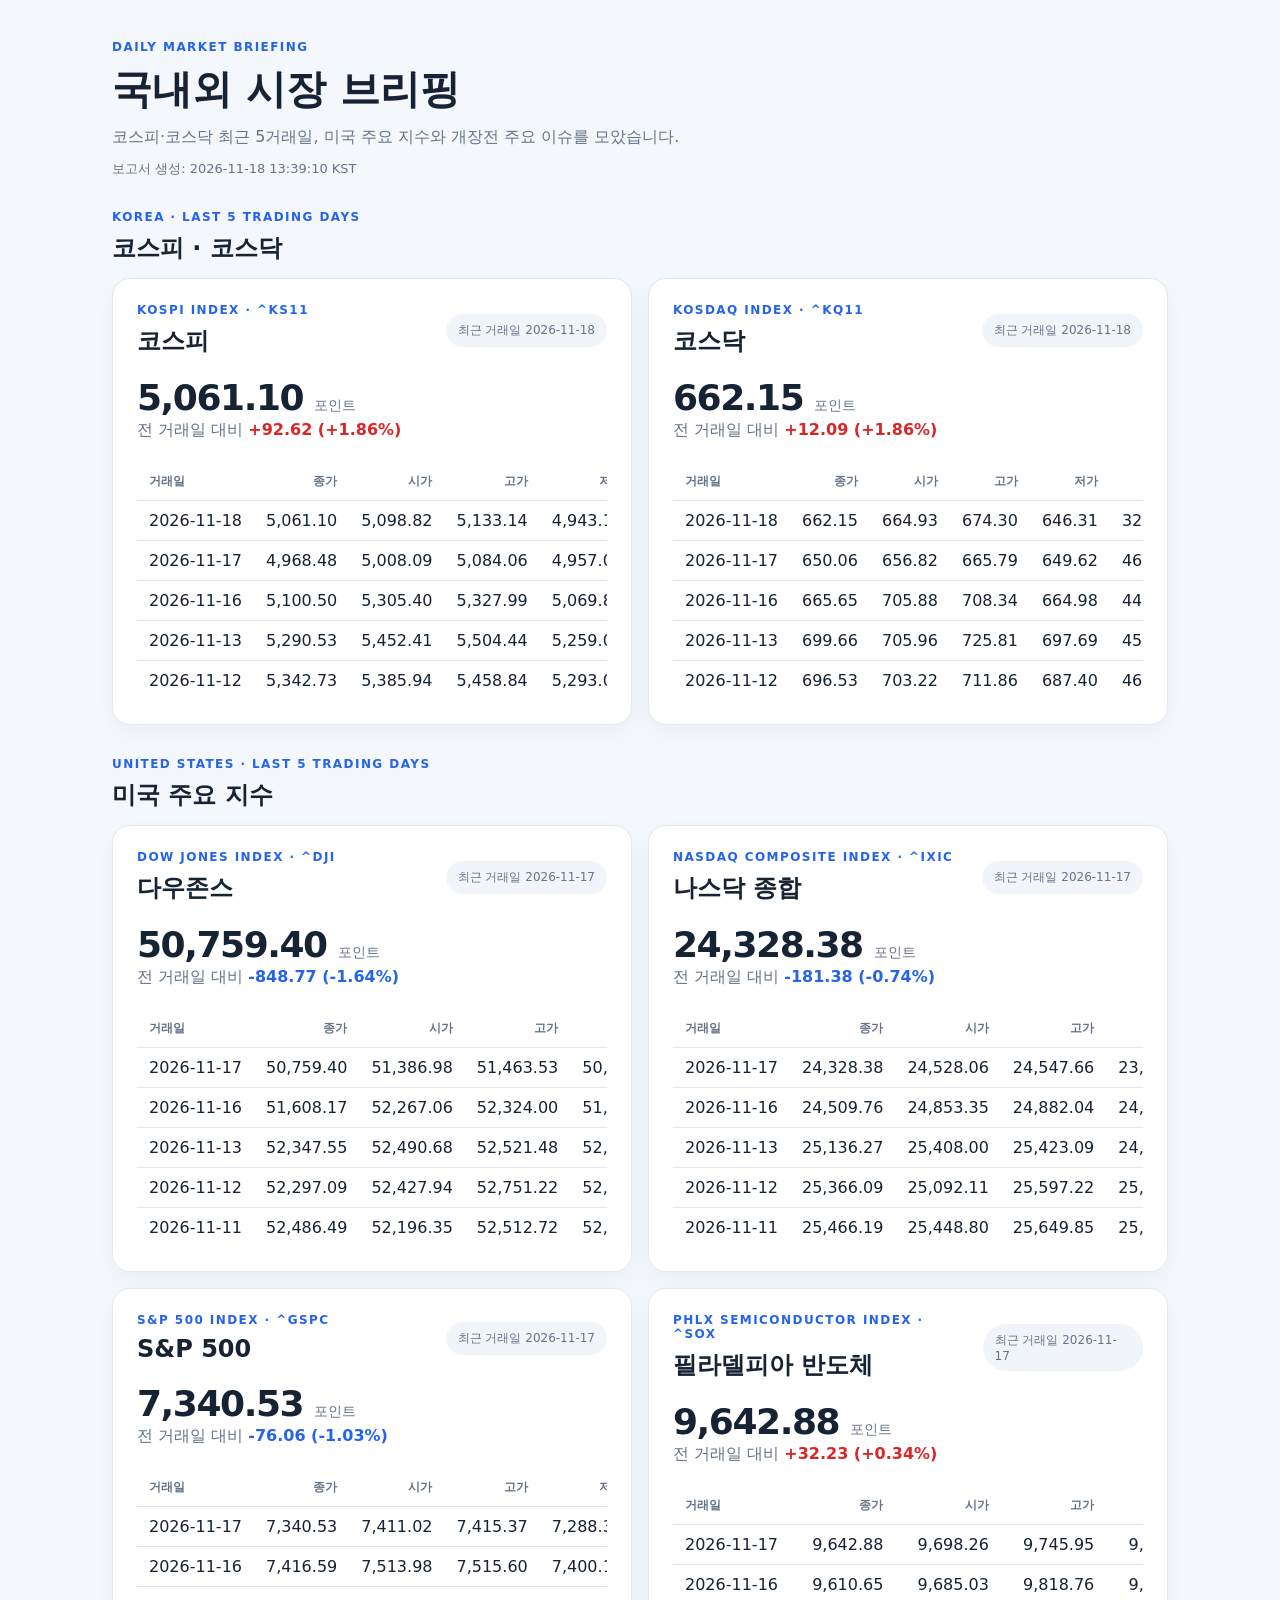
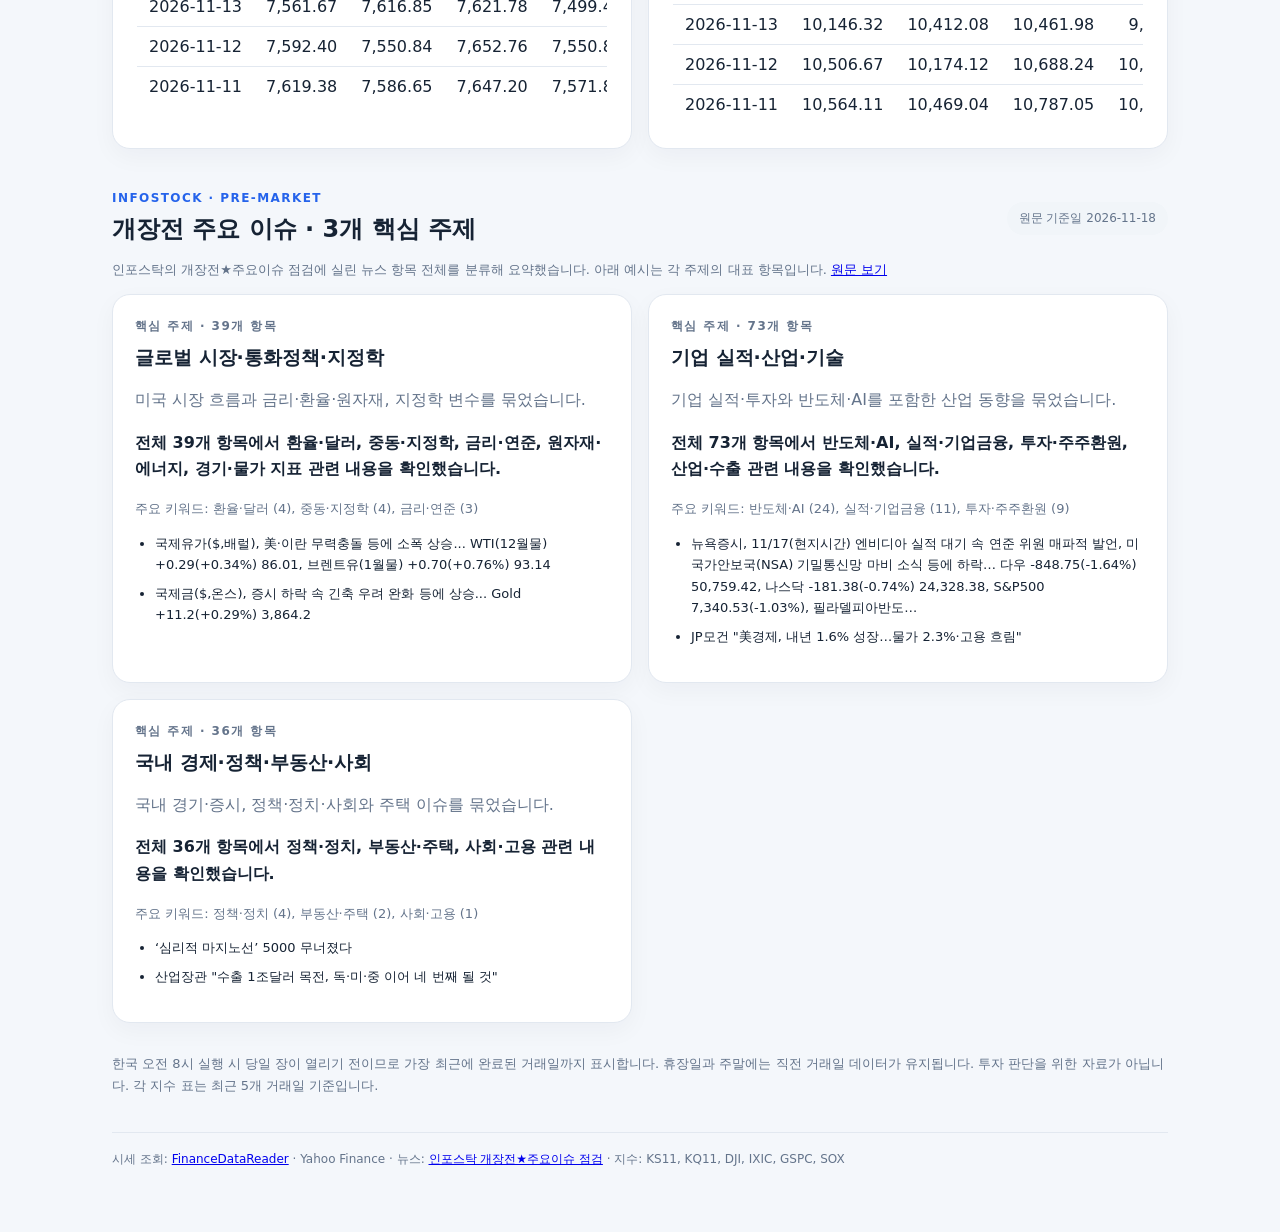
==== reports/2026-11-18.html @ 3f41ec01 "Add Python learning and market report portfolio" ====
<!doctype html>
<html lang="ko"><head><meta charset="utf-8"><meta name="viewport" content="width=device-width,initial-scale=1">
<title>국내외 시장 일일 브리핑 - 2026-11-18</title>
<style>
:root{color-scheme:light;--ink:#162334;--muted:#64748b;--line:#e2e8f0;--blue:#2563eb;--green:#15803d;--red:#dc2626}
*{box-sizing:border-box}body{margin:0;background:#f4f7fb;color:var(--ink);font-family:system-ui,-apple-system,"Segoe UI",sans-serif}
main{max-width:1100px;margin:0 auto;padding:40px 22px 64px}header{margin-bottom:26px}.eyebrow{color:var(--blue);font-size:12px;font-weight:750;letter-spacing:.12em;margin:0 0 8px}
h1{font-size:clamp(27px,4vw,40px);margin:0 0 10px}.intro,.generated,.note{color:var(--muted)}.intro{margin:0}.generated{font-size:13px;margin:12px 0 0}
.market-card{background:white;border:1px solid var(--line);border-radius:18px;padding:24px;margin:18px 0;box-shadow:0 8px 24px #0f172a0a}
.index-grid,.theme-grid{display:grid;grid-template-columns:repeat(2,minmax(0,1fr));gap:16px;margin:14px 0 30px}.index-grid .market-card{margin:0;min-width:0}
.section-heading{display:flex;justify-content:space-between;gap:12px;align-items:center;margin:32px 0 14px}.theme-card{background:#fff;border:1px solid var(--line);border-radius:18px;padding:22px;box-shadow:0 8px 24px #0f172a0a}.theme-card h3{font-size:19px;margin:0 0 10px}.theme-card>p{color:var(--muted);line-height:1.65}.theme-summary{font-weight:650;color:var(--ink)!important}.theme-tags{font-size:13px}.theme-examples{padding-left:20px;font-size:13px;line-height:1.65}.theme-examples li+li{margin-top:7px}.news-section{margin-top:42px}.news-source{color:var(--muted);font-size:13px;line-height:1.65}
.market-heading{display:flex;justify-content:space-between;gap:12px;align-items:center}h2{margin:0;font-size:24px}.badge{font-size:12px;color:var(--muted);background:#f1f5f9;border-radius:999px;padding:8px 12px}
.close{font-size:36px;font-weight:750;letter-spacing:-.04em;margin:20px 0 2px}.close span{font-size:14px;font-weight:500;color:var(--muted);letter-spacing:0}.change{margin:0 0 22px;color:var(--muted)}.up .change strong{color:var(--red)}.down .change strong{color:var(--blue)}
.table-wrap{overflow-x:auto}table{width:100%;border-collapse:collapse;white-space:nowrap;font-variant-numeric:tabular-nums}th,td{padding:10px 12px;border-bottom:1px solid var(--line);text-align:right}th{font-size:12px;color:var(--muted);font-weight:650}th:first-child,td:first-child{text-align:left}tbody tr:last-child td{border-bottom:0}
.note{font-size:13px;line-height:1.7;margin-top:22px}footer{border-top:1px solid var(--line);padding-top:18px;margin-top:34px;color:var(--muted);font-size:12px}
@media(max-width:720px){.index-grid,.theme-grid{grid-template-columns:1fr}}@media(max-width:600px){main{padding:26px 14px 44px}.market-card{padding:18px 14px}.market-heading{align-items:flex-start;flex-direction:column}.close{font-size:31px}th,td{padding:9px 10px}.section-heading{align-items:flex-start;flex-direction:column}}
</style></head><body><main>
<header><p class="eyebrow">DAILY MARKET BRIEFING</p><h1>국내외 시장 브리핑</h1><p class="intro">코스피·코스닥 최근 5거래일, 미국 주요 지수와 개장전 주요 이슈를 모았습니다.</p><p class="generated">보고서 생성: 2026-11-18 13:39:10 KST</p></header>
<div class="section-heading"><div><p class="eyebrow">KOREA · LAST 5 TRADING DAYS</p><h2>코스피 · 코스닥</h2></div></div>
<div class="index-grid">
    <section class="market-card up">
      <div class="market-heading"><div><p class="eyebrow">KOSPI INDEX · ^KS11</p><h2>코스피</h2></div>
        <span class="badge">최근 거래일 2026-11-18</span></div>
      <p class="close">5,061.10 <span>포인트</span></p>
      <p class="change">전 거래일 대비 <strong>+92.62 (+1.86%)</strong></p>
      <div class="table-wrap"><table><thead><tr><th>거래일</th><th>종가</th><th>시가</th><th>고가</th><th>저가</th><th>거래량</th></tr></thead>
        <tbody><tr><td>2026-11-18</td><td>5,061.10</td><td>5,098.82</td><td>5,133.14</td><td>4,943.17</td><td>137,223</td></tr><tr><td>2026-11-17</td><td>4,968.48</td><td>5,008.09</td><td>5,084.06</td><td>4,957.00</td><td>194,000</td></tr><tr><td>2026-11-16</td><td>5,100.50</td><td>5,305.40</td><td>5,327.99</td><td>5,069.83</td><td>221,300</td></tr><tr><td>2026-11-13</td><td>5,290.53</td><td>5,452.41</td><td>5,504.44</td><td>5,259.09</td><td>247,800</td></tr><tr><td>2026-11-12</td><td>5,342.73</td><td>5,385.94</td><td>5,458.84</td><td>5,293.05</td><td>244,800</td></tr></tbody></table></div>
    </section>
    <section class="market-card up">
      <div class="market-heading"><div><p class="eyebrow">KOSDAQ INDEX · ^KQ11</p><h2>코스닥</h2></div>
        <span class="badge">최근 거래일 2026-11-18</span></div>
      <p class="close">662.15 <span>포인트</span></p>
      <p class="change">전 거래일 대비 <strong>+12.09 (+1.86%)</strong></p>
      <div class="table-wrap"><table><thead><tr><th>거래일</th><th>종가</th><th>시가</th><th>고가</th><th>저가</th><th>거래량</th></tr></thead>
        <tbody><tr><td>2026-11-18</td><td>662.15</td><td>664.93</td><td>674.30</td><td>646.31</td><td>329,637</td></tr><tr><td>2026-11-17</td><td>650.06</td><td>656.82</td><td>665.79</td><td>649.62</td><td>467,100</td></tr><tr><td>2026-11-16</td><td>665.65</td><td>705.88</td><td>708.34</td><td>664.98</td><td>446,400</td></tr><tr><td>2026-11-13</td><td>699.66</td><td>705.96</td><td>725.81</td><td>697.69</td><td>455,500</td></tr><tr><td>2026-11-12</td><td>696.53</td><td>703.22</td><td>711.86</td><td>687.40</td><td>466,000</td></tr></tbody></table></div>
    </section></div>
<div class="section-heading"><div><p class="eyebrow">UNITED STATES · LAST 5 TRADING DAYS</p><h2>미국 주요 지수</h2></div></div>
<div class="index-grid">
    <section class="market-card down">
      <div class="market-heading"><div><p class="eyebrow">DOW JONES INDEX · ^DJI</p><h2>다우존스</h2></div>
        <span class="badge">최근 거래일 2026-11-17</span></div>
      <p class="close">50,759.40 <span>포인트</span></p>
      <p class="change">전 거래일 대비 <strong>-848.77 (-1.64%)</strong></p>
      <div class="table-wrap"><table><thead><tr><th>거래일</th><th>종가</th><th>시가</th><th>고가</th><th>저가</th><th>거래량</th></tr></thead>
        <tbody><tr><td>2026-11-17</td><td>50,759.40</td><td>51,386.98</td><td>51,463.53</td><td>50,566.98</td><td>749,159,829</td></tr><tr><td>2026-11-16</td><td>51,608.17</td><td>52,267.06</td><td>52,324.00</td><td>51,511.56</td><td>672,220,000</td></tr><tr><td>2026-11-13</td><td>52,347.55</td><td>52,490.68</td><td>52,521.48</td><td>52,017.86</td><td>645,240,000</td></tr><tr><td>2026-11-12</td><td>52,297.09</td><td>52,427.94</td><td>52,751.22</td><td>52,271.16</td><td>1,008,210,000</td></tr><tr><td>2026-11-11</td><td>52,486.49</td><td>52,196.35</td><td>52,512.72</td><td>52,055.14</td><td>549,030,000</td></tr></tbody></table></div>
    </section>
    <section class="market-card down">
      <div class="market-heading"><div><p class="eyebrow">NASDAQ COMPOSITE INDEX · ^IXIC</p><h2>나스닥 종합</h2></div>
        <span class="badge">최근 거래일 2026-11-17</span></div>
      <p class="close">24,328.38 <span>포인트</span></p>
      <p class="change">전 거래일 대비 <strong>-181.38 (-0.74%)</strong></p>
      <div class="table-wrap"><table><thead><tr><th>거래일</th><th>종가</th><th>시가</th><th>고가</th><th>저가</th><th>거래량</th></tr></thead>
        <tbody><tr><td>2026-11-17</td><td>24,328.38</td><td>24,528.06</td><td>24,547.66</td><td>23,989.09</td><td>8,586,062,000</td></tr><tr><td>2026-11-16</td><td>24,509.76</td><td>24,853.35</td><td>24,882.04</td><td>24,460.28</td><td>9,208,530,000</td></tr><tr><td>2026-11-13</td><td>25,136.27</td><td>25,408.00</td><td>25,423.09</td><td>24,872.41</td><td>8,691,350,000</td></tr><tr><td>2026-11-12</td><td>25,366.09</td><td>25,092.11</td><td>25,597.22</td><td>25,068.28</td><td>10,336,740,000</td></tr><tr><td>2026-11-11</td><td>25,466.19</td><td>25,448.80</td><td>25,649.85</td><td>25,326.69</td><td>11,210,960,000</td></tr></tbody></table></div>
    </section>
    <section class="market-card down">
      <div class="market-heading"><div><p class="eyebrow">S&P 500 INDEX · ^GSPC</p><h2>S&P 500</h2></div>
        <span class="badge">최근 거래일 2026-11-17</span></div>
      <p class="close">7,340.53 <span>포인트</span></p>
      <p class="change">전 거래일 대비 <strong>-76.06 (-1.03%)</strong></p>
      <div class="table-wrap"><table><thead><tr><th>거래일</th><th>종가</th><th>시가</th><th>고가</th><th>저가</th><th>거래량</th></tr></thead>
        <tbody><tr><td>2026-11-17</td><td>7,340.53</td><td>7,411.02</td><td>7,415.37</td><td>7,288.34</td><td>3,185,916,000</td></tr><tr><td>2026-11-16</td><td>7,416.59</td><td>7,513.98</td><td>7,515.60</td><td>7,400.15</td><td>5,152,460,000</td></tr><tr><td>2026-11-13</td><td>7,561.67</td><td>7,616.85</td><td>7,621.78</td><td>7,499.40</td><td>4,372,990,000</td></tr><tr><td>2026-11-12</td><td>7,592.40</td><td>7,550.84</td><td>7,652.76</td><td>7,550.84</td><td>4,693,040,000</td></tr><tr><td>2026-11-11</td><td>7,619.38</td><td>7,586.65</td><td>7,647.20</td><td>7,571.88</td><td>4,493,200,000</td></tr></tbody></table></div>
    </section>
    <section class="market-card up">
      <div class="market-heading"><div><p class="eyebrow">PHLX SEMICONDUCTOR INDEX · ^SOX</p><h2>필라델피아 반도체</h2></div>
        <span class="badge">최근 거래일 2026-11-17</span></div>
      <p class="close">9,642.88 <span>포인트</span></p>
      <p class="change">전 거래일 대비 <strong>+32.23 (+0.34%)</strong></p>
      <div class="table-wrap"><table><thead><tr><th>거래일</th><th>종가</th><th>시가</th><th>고가</th><th>저가</th><th>거래량</th></tr></thead>
        <tbody><tr><td>2026-11-17</td><td>9,642.88</td><td>9,698.26</td><td>9,745.95</td><td>9,295.01</td><td>0</td></tr><tr><td>2026-11-16</td><td>9,610.65</td><td>9,685.03</td><td>9,818.76</td><td>9,587.11</td><td>0</td></tr><tr><td>2026-11-13</td><td>10,146.32</td><td>10,412.08</td><td>10,461.98</td><td>9,828.98</td><td>0</td></tr><tr><td>2026-11-12</td><td>10,506.67</td><td>10,174.12</td><td>10,688.24</td><td>10,174.12</td><td>0</td></tr><tr><td>2026-11-11</td><td>10,564.11</td><td>10,469.04</td><td>10,787.05</td><td>10,287.32</td><td>0</td></tr></tbody></table></div>
    </section></div>
<section class="news-section"><div class="section-heading"><div><p class="eyebrow">INFOSTOCK · PRE-MARKET</p>
    <h2>개장전 주요 이슈 · 3개 핵심 주제</h2></div><span class="badge">원문 기준일 2026-11-18</span></div>
    <p class="news-source">인포스탁의 개장전★주요이슈 점검에 실린 뉴스 항목 전체를 분류해 요약했습니다. 아래 예시는 각 주제의 대표 항목입니다. <a href="https://infostock.co.kr/MarketNews/DailyNewsBriefing">원문 보기</a></p>
    <div class="theme-grid"><article class="theme-card"><p class="eyebrow">핵심 주제 · 39개 항목</p>
            <h3>글로벌 시장·통화정책·지정학</h3><p>미국 시장 흐름과 금리·환율·원자재, 지정학 변수를 묶었습니다.</p>
            <p class="theme-summary">전체 39개 항목에서 환율·달러, 중동·지정학, 금리·연준, 원자재·에너지, 경기·물가 지표 관련 내용을 확인했습니다.</p>
            <p class="theme-tags">주요 키워드: 환율·달러 (4), 중동·지정학 (4), 금리·연준 (3)</p>
            <ul class="theme-examples"><li>국제유가($,배럴), 美·이란 무력충돌 등에 소폭 상승... WTI(12월물) +0.29(+0.34%) 86.01, 브렌트유(1월물) +0.70(+0.76%) 93.14</li><li>국제금($,온스), 증시 하락 속 긴축 우려 완화 등에 상승... Gold +11.2(+0.29%) 3,864.2</li></ul></article><article class="theme-card"><p class="eyebrow">핵심 주제 · 73개 항목</p>
            <h3>기업 실적·산업·기술</h3><p>기업 실적·투자와 반도체·AI를 포함한 산업 동향을 묶었습니다.</p>
            <p class="theme-summary">전체 73개 항목에서 반도체·AI, 실적·기업금융, 투자·주주환원, 산업·수출 관련 내용을 확인했습니다.</p>
            <p class="theme-tags">주요 키워드: 반도체·AI (24), 실적·기업금융 (11), 투자·주주환원 (9)</p>
            <ul class="theme-examples"><li>뉴욕증시, 11/17(현지시간) 엔비디아 실적 대기 속 연준 위원 매파적 발언, 미 국가안보국(NSA) 기밀통신망 마비 소식 등에 하락… 다우 -848.75(-1.64%) 50,759.42, 나스닥 -181.38(-0.74%) 24,328.38, S&amp;P500 7,340.53(-1.03%), 필라델피아반도…</li><li>JP모건 &quot;美경제, 내년 1.6% 성장…물가 2.3%·고용 흐림&quot;</li></ul></article><article class="theme-card"><p class="eyebrow">핵심 주제 · 36개 항목</p>
            <h3>국내 경제·정책·부동산·사회</h3><p>국내 경기·증시, 정책·정치·사회와 주택 이슈를 묶었습니다.</p>
            <p class="theme-summary">전체 36개 항목에서 정책·정치, 부동산·주택, 사회·고용 관련 내용을 확인했습니다.</p>
            <p class="theme-tags">주요 키워드: 정책·정치 (4), 부동산·주택 (2), 사회·고용 (1)</p>
            <ul class="theme-examples"><li>‘심리적 마지노선’ 5000 무너졌다</li><li>산업장관 &quot;수출 1조달러 목전, 독·미·중 이어 네 번째 될 것&quot;</li></ul></article></div></section>
<p class="note">한국 오전 8시 실행 시 당일 장이 열리기 전이므로 가장 최근에 완료된 거래일까지 표시합니다. 휴장일과 주말에는 직전 거래일 데이터가 유지됩니다. 투자 판단을 위한 자료가 아닙니다. 각 지수 표는 최근 5개 거래일 기준입니다.</p>
<footer>시세 조회: <a href="https://github.com/FinanceData/FinanceDataReader">FinanceDataReader</a> · Yahoo Finance · 뉴스: <a href="https://infostock.co.kr/MarketNews/DailyNewsBriefing">인포스탁 개장전★주요이슈 점검</a> · 지수: KS11, KQ11, DJI, IXIC, GSPC, SOX</footer>
</main></body></html>
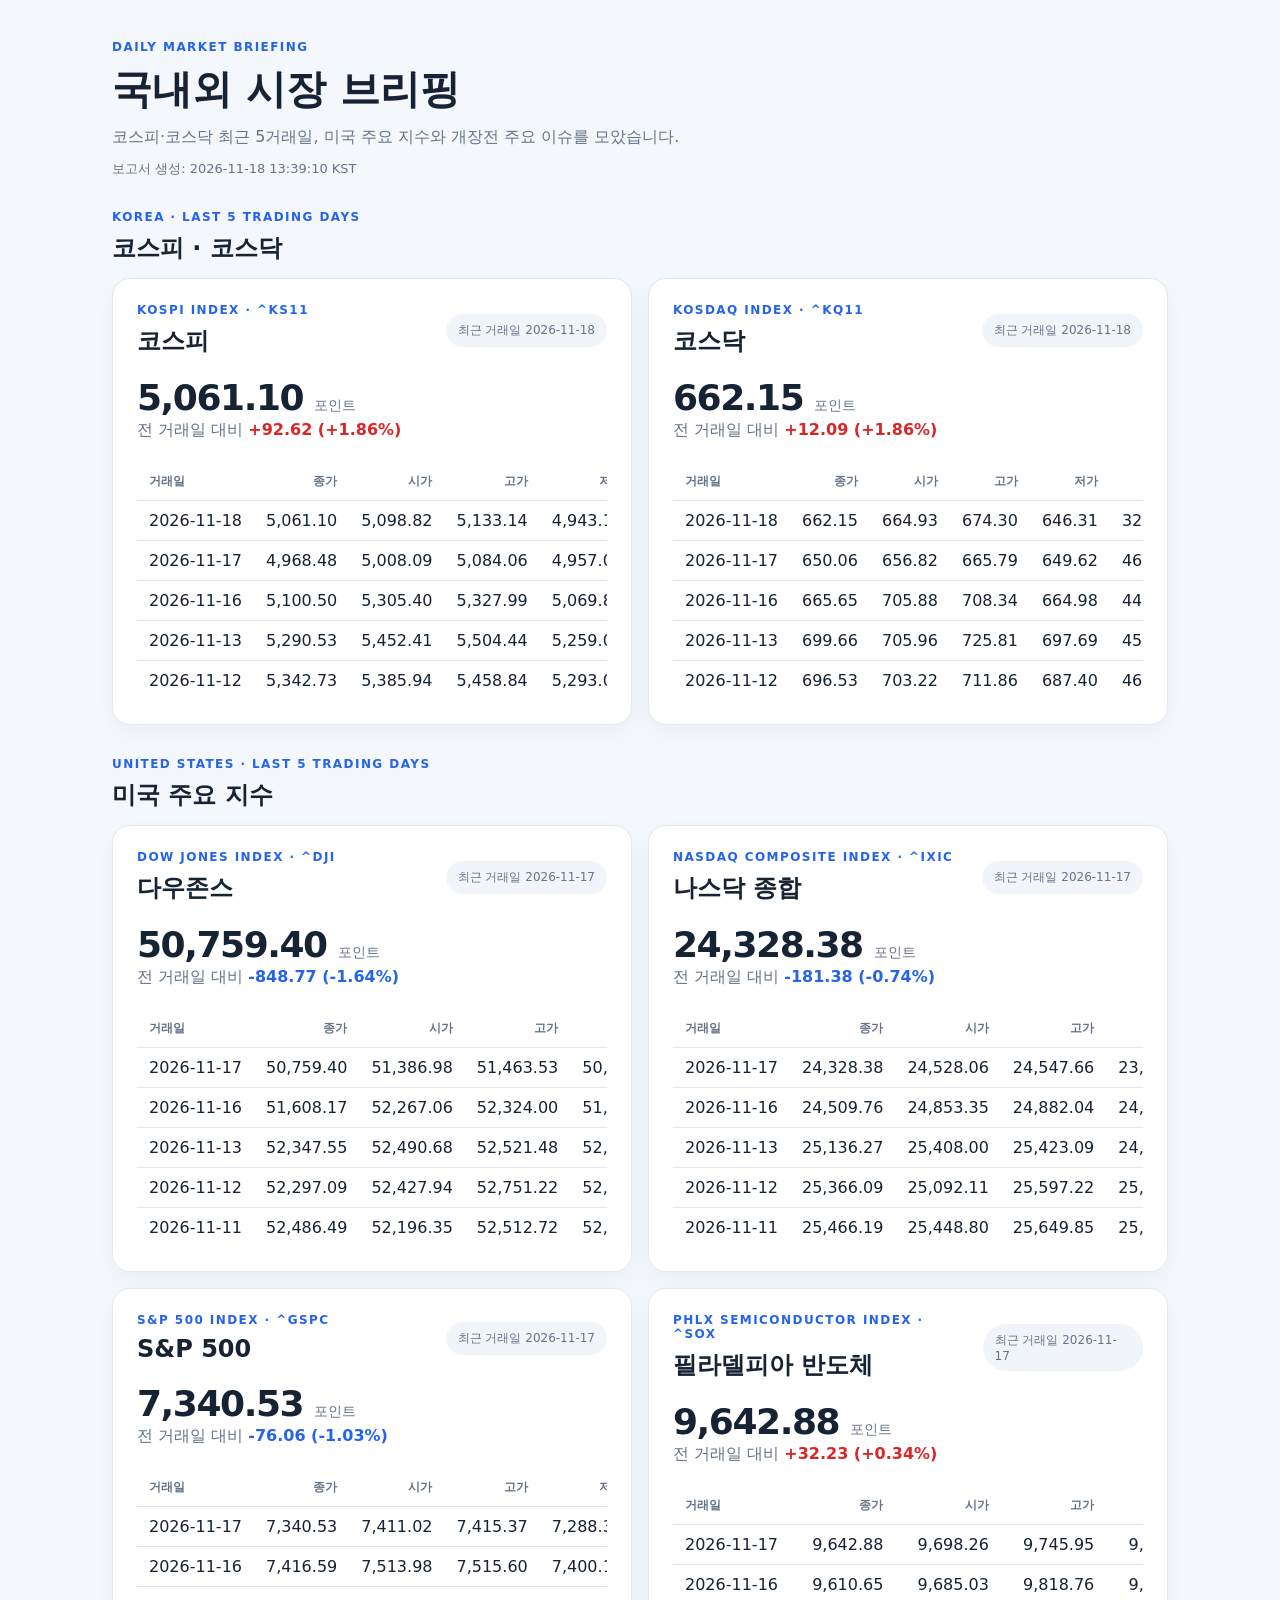
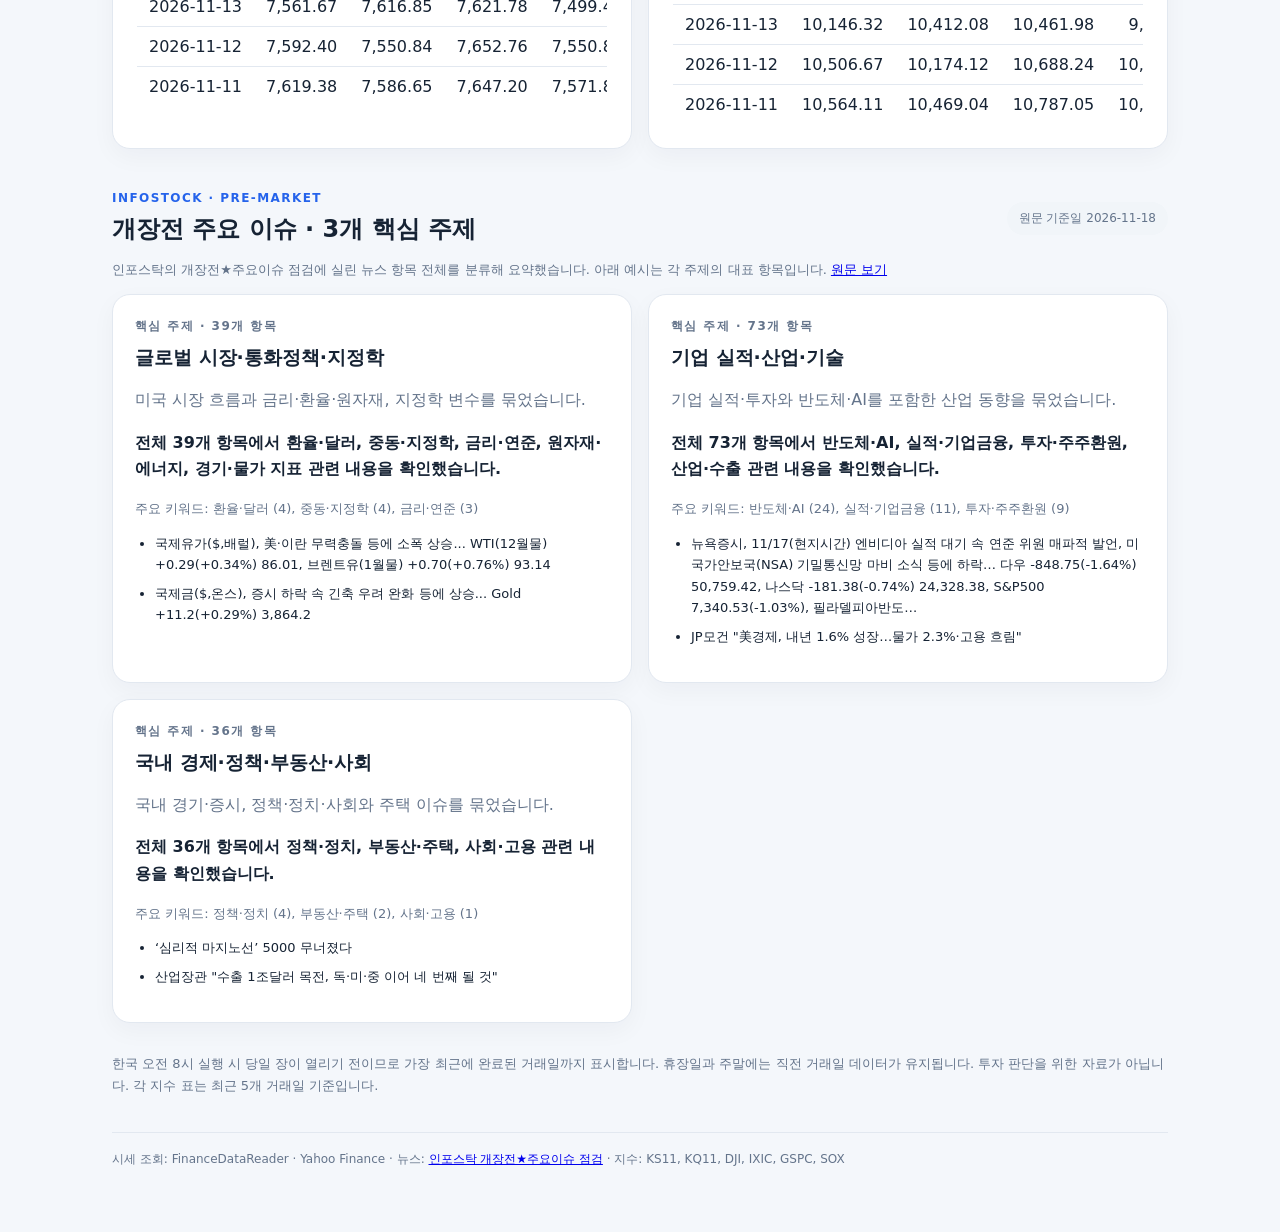
==== commit 9d9af455: "Link portfolio directly to downloadable data" ====
--- a/reports/2026-11-18.html
+++ b/reports/2026-11-18.html
@@ -85,5 +85,5 @@
             <p class="theme-tags">주요 키워드: 정책·정치 (4), 부동산·주택 (2), 사회·고용 (1)</p>
             <ul class="theme-examples"><li>‘심리적 마지노선’ 5000 무너졌다</li><li>산업장관 &quot;수출 1조달러 목전, 독·미·중 이어 네 번째 될 것&quot;</li></ul></article></div></section>
 <p class="note">한국 오전 8시 실행 시 당일 장이 열리기 전이므로 가장 최근에 완료된 거래일까지 표시합니다. 휴장일과 주말에는 직전 거래일 데이터가 유지됩니다. 투자 판단을 위한 자료가 아닙니다. 각 지수 표는 최근 5개 거래일 기준입니다.</p>
-<footer>시세 조회: <a href="https://github.com/FinanceData/FinanceDataReader">FinanceDataReader</a> · Yahoo Finance · 뉴스: <a href="https://infostock.co.kr/MarketNews/DailyNewsBriefing">인포스탁 개장전★주요이슈 점검</a> · 지수: KS11, KQ11, DJI, IXIC, GSPC, SOX</footer>
+<footer>시세 조회: FinanceDataReader · Yahoo Finance · 뉴스: <a href="https://infostock.co.kr/MarketNews/DailyNewsBriefing">인포스탁 개장전★주요이슈 점검</a> · 지수: KS11, KQ11, DJI, IXIC, GSPC, SOX</footer>
 </main></body></html>
